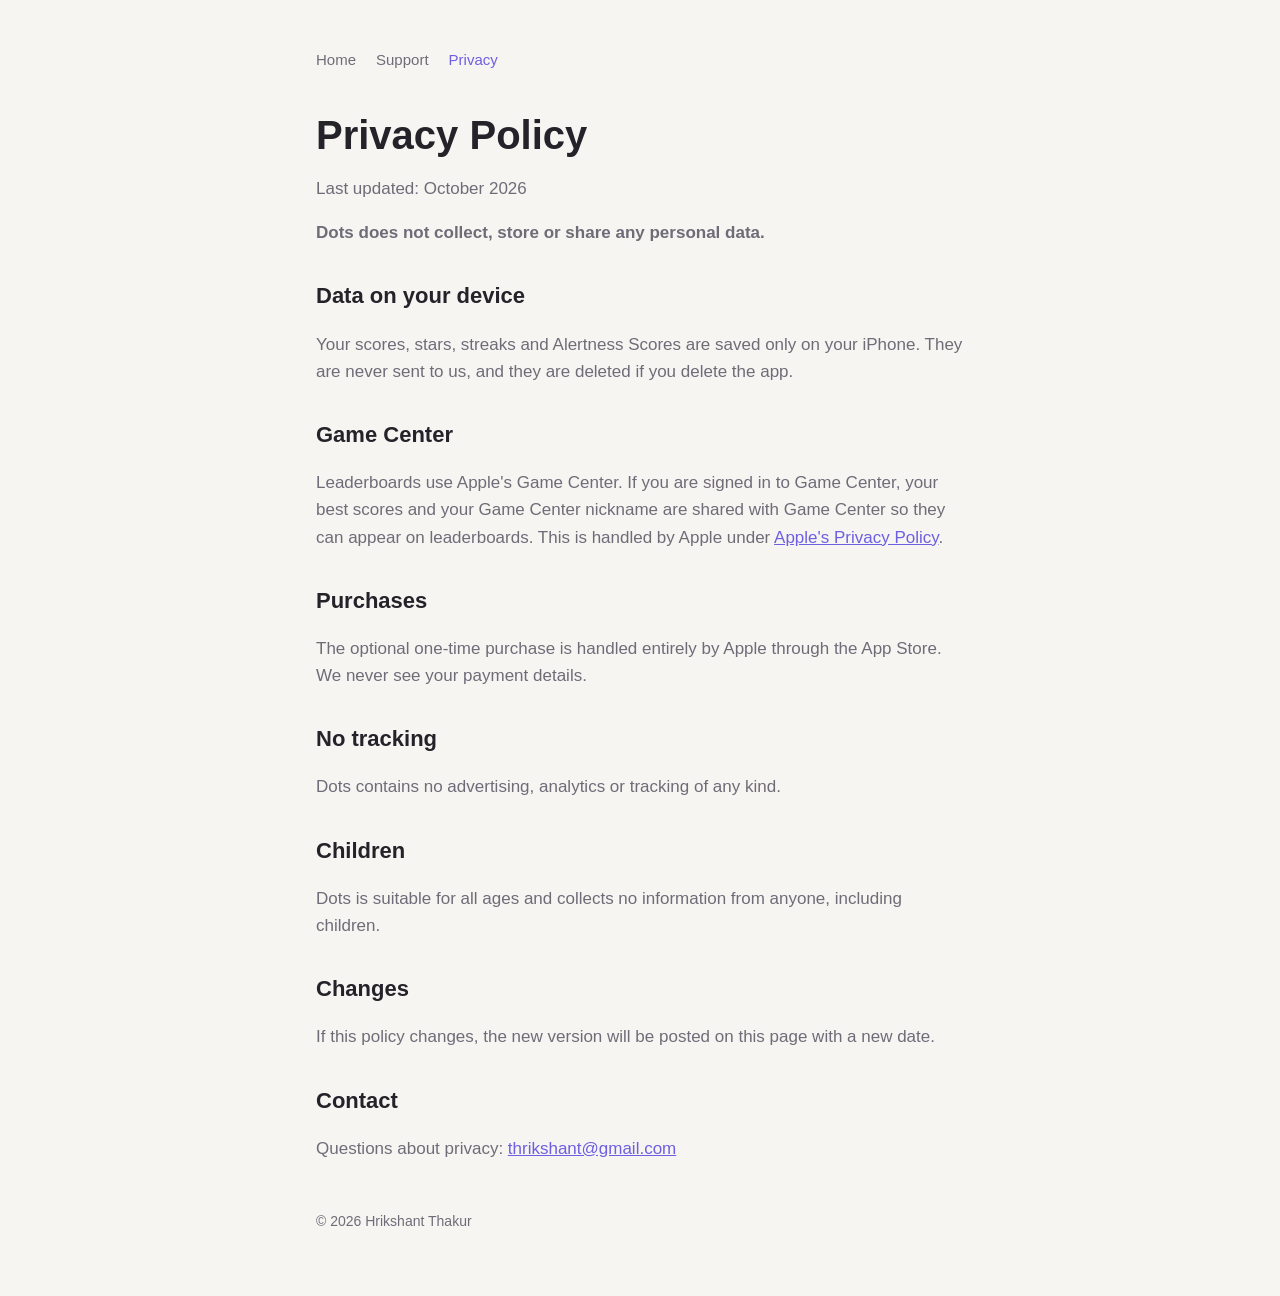
==== privacy.html @ 6cf996a1 "Dots website: home, support and privacy policy Co-Authored-By: Claude Opus 5.5 <noreply@anthropic.co" ====
<!doctype html>
<html lang="en">
<head>
  <meta charset="utf-8">
  <meta name="viewport" content="width=device-width, initial-scale=1">
  <title>Privacy Policy · Dots</title>
  <link rel="stylesheet" href="style.css">
</head>
<body>
  <main>
    <nav>
      <a href="index.html">Home</a>
      <a href="support.html">Support</a>
      <a href="privacy.html" aria-current="page">Privacy</a>
    </nav>

    <h1>Privacy Policy</h1>
    <p>Last updated: October 2026</p>

    <p><strong>Dots does not collect, store or share any personal data.</strong></p>

    <h2>Data on your device</h2>
    <p>Your scores, stars, streaks and Alertness Scores are saved only on your iPhone.
      They are never sent to us, and they are deleted if you delete the app.</p>

    <h2>Game Center</h2>
    <p>Leaderboards use Apple's Game Center. If you are signed in to Game Center, your best
      scores and your Game Center nickname are shared with Game Center so they can appear on
      leaderboards. This is handled by Apple under
      <a href="https://www.apple.com/legal/privacy/">Apple's Privacy Policy</a>.</p>

    <h2>Purchases</h2>
    <p>The optional one-time purchase is handled entirely by Apple through the App Store.
      We never see your payment details.</p>

    <h2>No tracking</h2>
    <p>Dots contains no advertising, analytics or tracking of any kind.</p>

    <h2>Children</h2>
    <p>Dots is suitable for all ages and collects no information from anyone, including children.</p>

    <h2>Changes</h2>
    <p>If this policy changes, the new version will be posted on this page with a new date.</p>

    <h2>Contact</h2>
    <p>Questions about privacy: <a href="mailto:thrikshant@gmail.com">thrikshant@gmail.com</a></p>

    <footer>© 2026 Hrikshant Thakur</footer>
  </main>
</body>
</html>
---- style.css ----
/* Dots website: the same calm palette as the app, light and dark. */
:root {
  --bg: #F7F5F2;
  --surface: #FFFFFF;
  --line: #E9E5DF;
  --ink: #24232A;
  --ink-soft: #6F6C78;
  --accent: #6E5FE0;
  --coral: #F29E9E;
  --peach: #F5BE85;
  --sage: #8FCFC0;
}
@media (prefers-color-scheme: dark) {
  :root {
    --bg: #121215;
    --surface: #1D1D22;
    --line: #2C2C33;
    --ink: #F1EFEA;
    --ink-soft: #A3A0AC;
    --accent: #A698FF;
  }
}

* { box-sizing: border-box; }

body {
  margin: 0;
  background: var(--bg);
  color: var(--ink);
  font: 17px/1.6 ui-rounded, -apple-system, BlinkMacSystemFont, "Segoe UI", Roboto, sans-serif;
}

main {
  max-width: 680px;
  margin: 0 auto;
  padding: 48px 16px 64px;
}

nav {
  display: flex;
  gap: 20px;
  margin-bottom: 40px;
  font-size: 15px;
}
nav a { color: var(--ink-soft); text-decoration: none; }
nav a:hover, nav a[aria-current] { color: var(--accent); }

h1 { font-size: 40px; line-height: 1.15; margin: 0 0 8px; }
h2 { font-size: 22px; margin: 32px 0 8px; }
p, li { color: var(--ink-soft); }
a { color: var(--accent); }

.dots { display: flex; gap: 10px; align-items: center; margin-bottom: 24px; }
.dots span { display: block; border-radius: 50%; }

.card {
  background: var(--surface);
  border: 1px solid var(--line);
  border-radius: 20px;
  padding: 20px 24px;
  margin: 24px 0;
}

footer { margin-top: 48px; font-size: 14px; color: var(--ink-soft); }
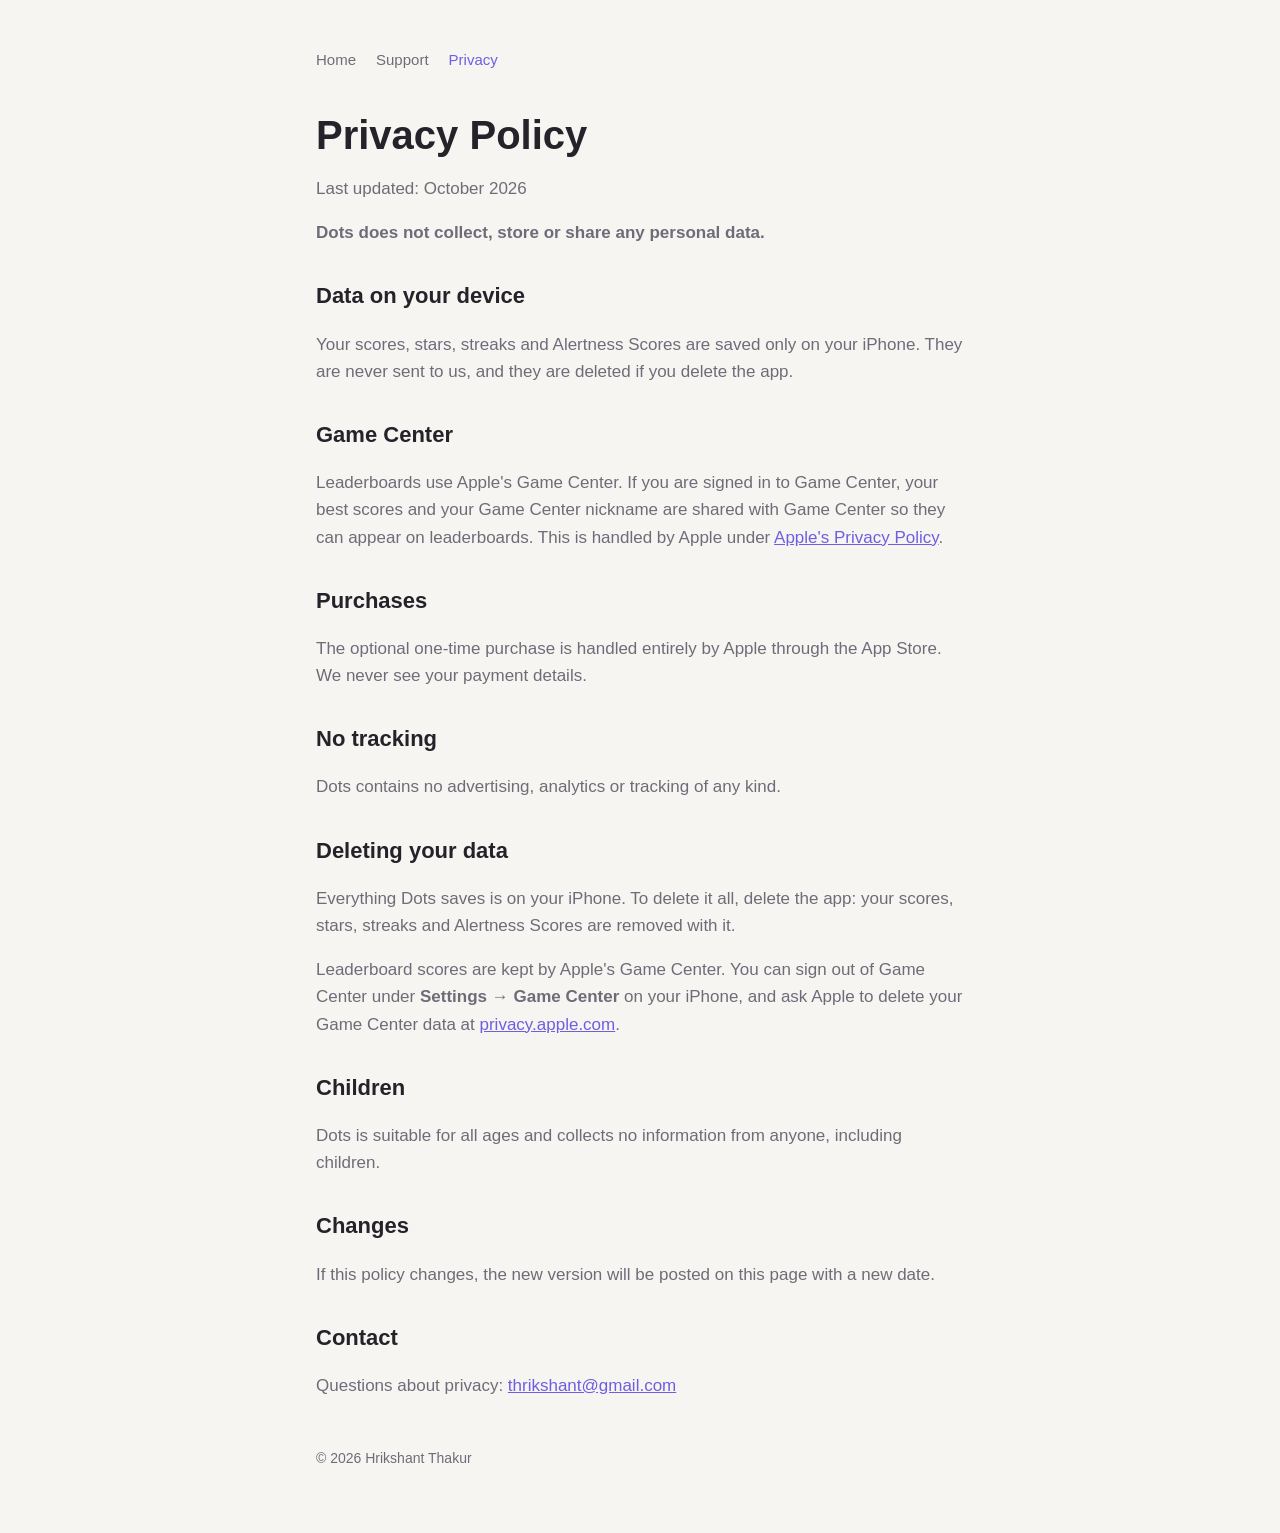
==== commit a5bded65: "Privacy policy: add a Deleting your data section Co-Authored-By: Claude Opus 5.5 <noreply@anthropic." ====
--- a/privacy.html
+++ b/privacy.html
@@ -36,6 +36,13 @@
     <h2>No tracking</h2>
     <p>Dots contains no advertising, analytics or tracking of any kind.</p>
 
+    <h2>Deleting your data</h2>
+    <p>Everything Dots saves is on your iPhone. To delete it all, delete the app: your scores,
+      stars, streaks and Alertness Scores are removed with it.</p>
+    <p>Leaderboard scores are kept by Apple's Game Center. You can sign out of Game Center under
+      <strong>Settings → Game Center</strong> on your iPhone, and ask Apple to delete your Game Center
+      data at <a href="https://privacy.apple.com">privacy.apple.com</a>.</p>
+
     <h2>Children</h2>
     <p>Dots is suitable for all ages and collects no information from anyone, including children.</p>
 
